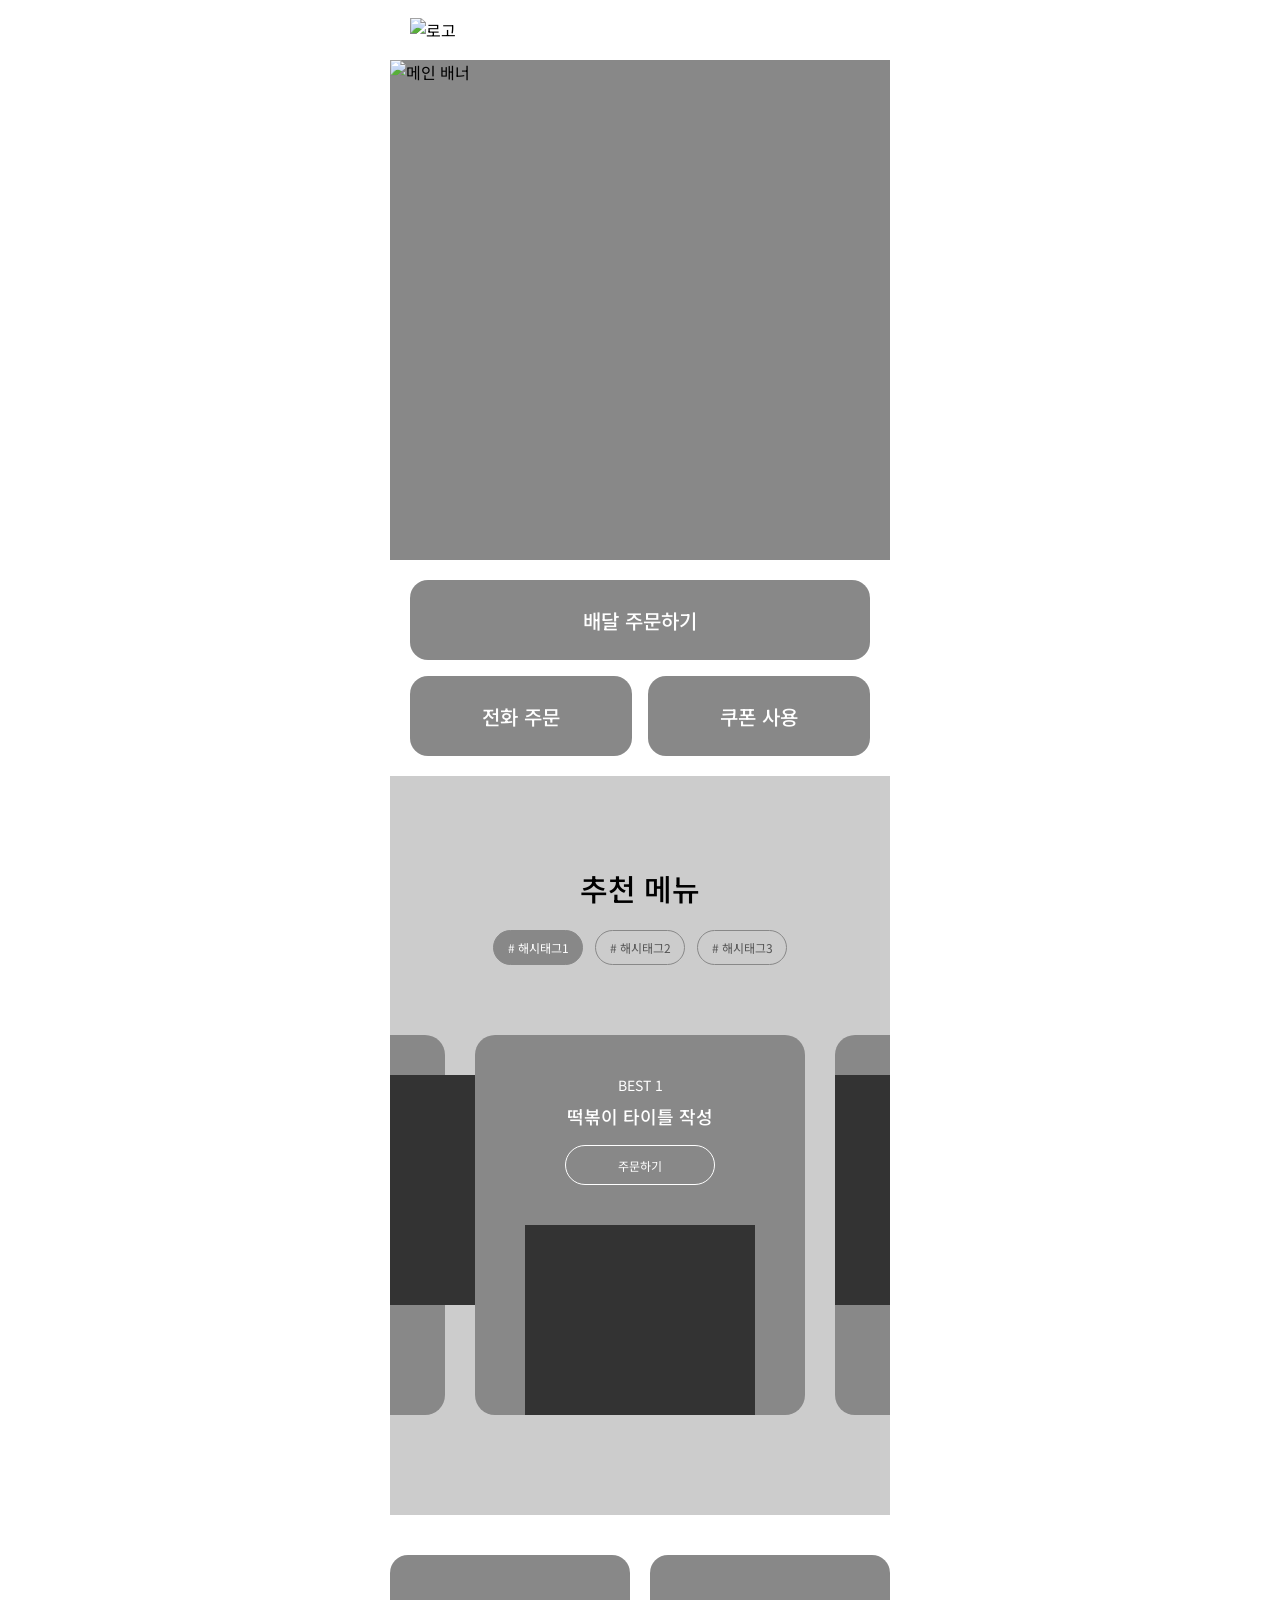
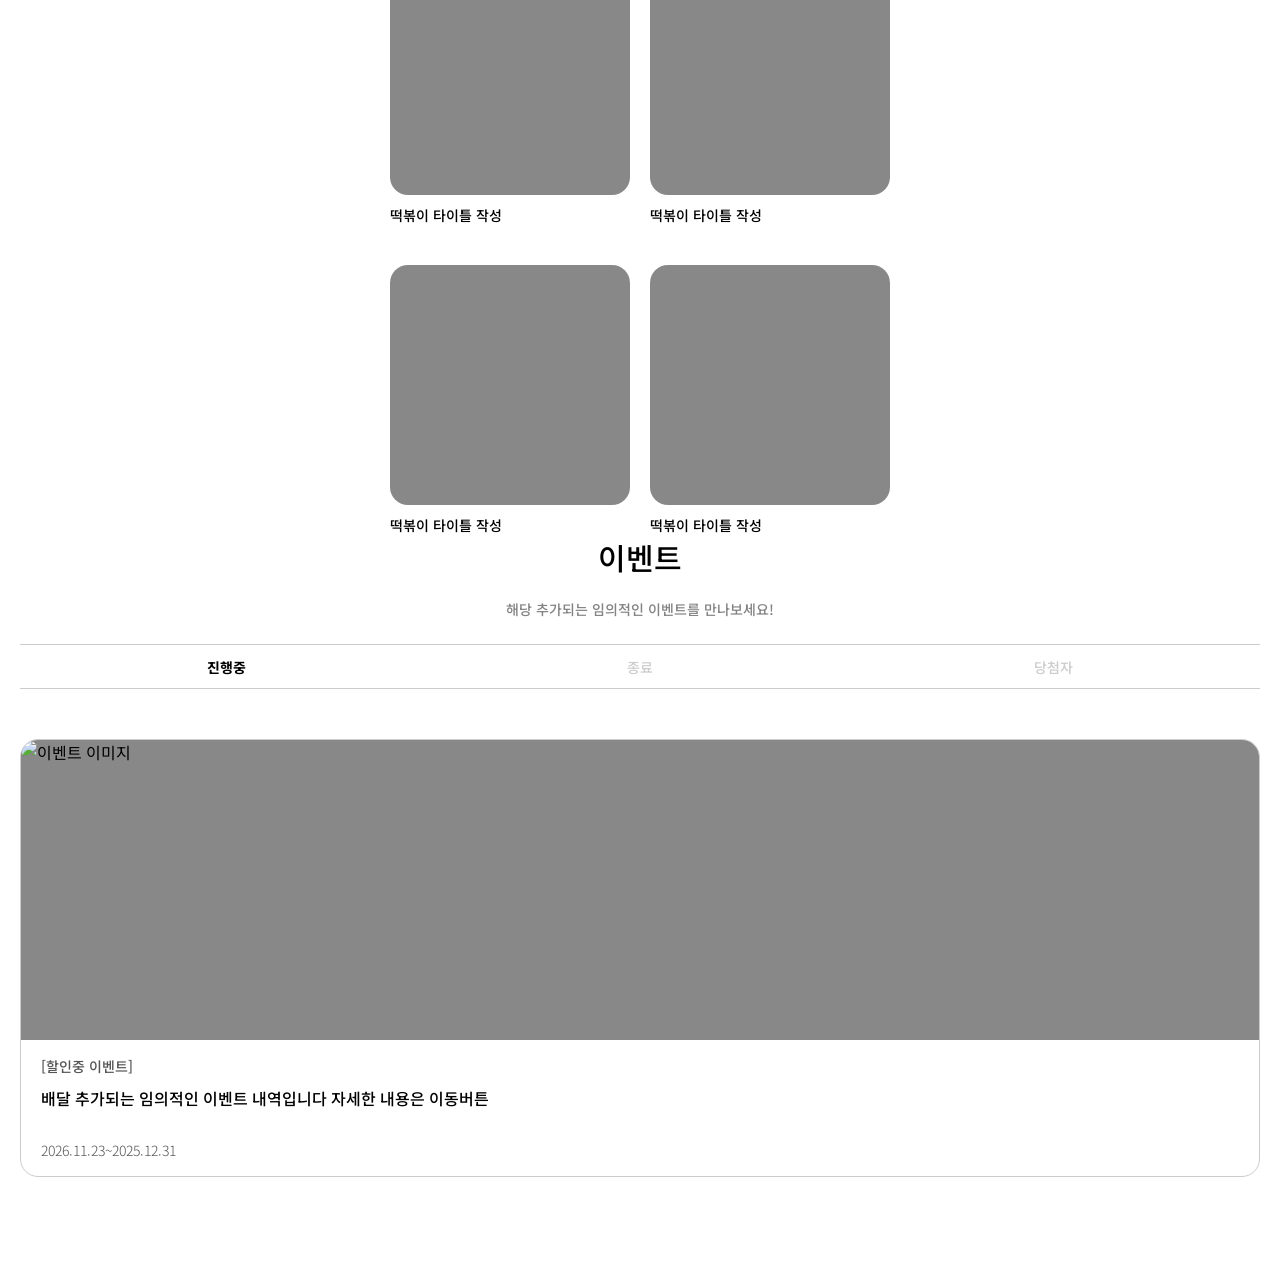
==== index.html @ c690f52b "입덕볶이11_24" ====
<!DOCTYPE html>
<html lang="ko">
<head>
    <meta charset="UTF-8">
    <meta name="viewport" content="width=device-width, initial-scale=1.0">

    <title>메인 페이지</title>

    <!-- Google Fonts -->
    <link rel="preconnect" href="https://fonts.googleapis.com">
    <link rel="preconnect" href="https://fonts.gstatic.com" crossorigin>
    <link href="https://fonts.googleapis.com/css2?family=Noto+Sans+KR:wght@300;400;500;600;700&display=swap" rel="stylesheet">

    <!-- CSS -->
    <link rel="stylesheet" href="css/style.css">

    <!-- Lucide Icons -->
    <script src="https://unpkg.com/lucide@latest"></script>
</head>

<body>

    <div class="container">

        <!-- HEADER -->
        <header class="header">
            <a href="index.html" class="logo">
                <img src="images/logo.png" alt="로고">
            </a>

            <button class="menu-btn" id="menuOpen" aria-label="메뉴 열기">
                <i data-lucide="menu"></i>
            </button>
        </header>


        <!-- SIDE MENU BACKGROUND -->
        <div class="menu-overlay" id="menuOverlay"></div>

        <!-- SIDE MENU -->
        <nav class="side-menu" id="sideMenu">

            <div class="side-menu-header">
                <span>MENU</span>

                <button class="menu-close" id="menuClose" aria-label="메뉴 닫기">
                    <i data-lucide="x"></i>
                </button>
            </div>

            <ul class="menu-list">
                <li>
                    <a href="sub/lists/list.html">리스트페이지</a>
                </li>

                <li>
                    <a href="sub/detail/detail.html">상세페이지</a>
                </li>

                <li>
                    <a href="sub/payment/payment.html">결제페이지</a>
                </li>

                <li>
                    <a href="sub/payment_finish/payment_finish.html">결제</a>
                </li>
            </ul>

        </nav>


        <!-- HERO -->
        <section class="hero">
            <img src="images/hero.jpg" alt="메인 배너">
        </section>


        <!-- SECTION 1 : ORDER -->
        <section class="section-1">

            <a href="sub/lists/list.html" class="order-btn delivery-btn">
                배달 주문하기
            </a>

            <div class="order-btn-group">
                <a href="#" class="order-btn">
                    전화 주문
                </a>

                <a href="#" class="order-btn">
                    쿠폰 사용
                </a>
            </div>

        </section>


        <!-- SECTION 2 : RECOMMEND MENU -->
        <section class="section-2">

            <div class="section-inner">

                <h2 class="section-title">추천 메뉴</h2>

                <div class="hashtag-group">
                    <button class="hashtag active"># 해시태그1</button>
                    <button class="hashtag"># 해시태그2</button>
                    <button class="hashtag"># 해시태그3</button>
                </div>

                <div class="recommend-list">

                    <a href="#" class="recommend-card side-card">
                        <div class="recommend-image"></div>
                    </a>

                    <a href="#" class="recommend-card main-card">

                        <div class="recommend-info">
                            <p class="recommend-best">BEST 1</p>
                            <h3>떡볶이 타이틀 작성</h3>
                            <span class="detail-btn">주문하기</span>
                        </div>

                        <div class="recommend-image"></div>

                    </a>

                    <a href="#" class="recommend-card side-card">
                        <div class="recommend-image"></div>
                    </a>

                </div>

            </div>

        </section>


        <!-- SECTION 3 : MENU -->
                <!-- 메뉴 배경 -->
                <div class="menu-overlay" id="menuOverlay"></div>

                <!-- 사이드 메뉴 -->
                <nav class="side-menu" id="sideMenu">
                
                    <div class="side-menu-header">
                        <span>MENU</span>
                    
                        <button class="menu-close" id="menuClose" aria-label="메뉴 닫기">
                            <i data-lucide="x"></i>
                        </button>
                    </div>
                
                    <ul class="side-menu-list">
                        <li><a href="sub/lists/list.html">리스트페이지</a></li>
                        <li><a href="sub/detail/detail.html">상세페이지</a></li>
                        <li><a href="sub/payment/payment.html">결제페이지</a></li>
                        <li><a href="sub/payment_finish/payment_finish.html">결제</a></li>
                    </ul>
                
                </nav>

                <div class="menu-list">

                    <a href="#" class="menu-item">
                        <div class="menu-image"></div>
                        <h3>떡볶이 타이틀 작성</h3>
                    </a>

                    <a href="#" class="menu-item">
                        <div class="menu-image"></div>
                        <h3>떡볶이 타이틀 작성</h3>
                    </a>

                    <a href="#" class="menu-item">
                        <div class="menu-image"></div>
                        <h3>떡볶이 타이틀 작성</h3>
                    </a>

                    <a href="#" class="menu-item">
                        <div class="menu-image"></div>
                        <h3>떡볶이 타이틀 작성</h3>
                    </a>

                </div>

            </div>

        </section>


        <!-- SECTION 4 : EVENT -->
        <section class="section-4">

            <div class="section-inner">

                <h2 class="section-title">이벤트</h2>

                <p class="event-description">
                    해당 추가되는 임의적인 이벤트를 만나보세요!
                </p>

                <div class="event-tab">
                    <button class="event-tab-item active">진행중</button>
                    <button class="event-tab-item">종료</button>
                    <button class="event-tab-item">당첨자</button>
                </div>

                <a href="#" class="event-card">

                    <div class="event-image">
                        <img src="images/event.jpg" alt="이벤트 이미지">
                    </div>

                    <div class="event-info">

                        <p class="event-subtitle">
                            [할인중 이벤트]
                        </p>

                        <h3 class="event-title">
                            배달 추가되는 임의적인 이벤트 내역입니다
                            자세한 내용은 이동버튼
                        </h3>

                        <p class="event-date">
                            2026.11.23~2025.12.31
                        </p>

                    </div>

                </a>

            </div>

        </section>

    </div>


    <!-- JAVASCRIPT -->
    <script>

        
        const menuOpen = document.getElementById('menuOpen');
        const menuClose = document.getElementById('menuClose');
        const sideMenu = document.getElementById('sideMenu');
        const menuOverlay = document.getElementById('menuOverlay');
            
        // 메뉴 열기
        menuOpen.addEventListener('click', function() {
            sideMenu.classList.add('active');
            menuOverlay.classList.add('active');
            document.body.classList.add('menu-open');
        });
        
        // 메뉴 닫기
        function closeMenu() {
            sideMenu.classList.remove('active');
            menuOverlay.classList.remove('active');
            document.body.classList.remove('menu-open');
        }
        
        // X 버튼 클릭
        menuClose.addEventListener('click', closeMenu);
        
        // 바깥 배경 클릭
        menuOverlay.addEventListener('click', closeMenu);
        
        // 아이콘 실행
        lucide.createIcons();


    </script>

</body>
</html>
---- css/style.css ----
/* =========================
   기본 설정
========================= */

* {
    margin: 0;
    padding: 0;
    box-sizing: border-box;
}

body {
    font-family: 'Noto Sans KR', sans-serif;
    color: #000000;
}

a {
    text-decoration: none;
    color: inherit;
}

button {
    font-family: inherit;
    cursor: pointer;
    background: none;
}

body.menu-open {
    overflow: hidden;
}


/* =========================
   전체 컨테이너
========================= */

.container {
    width: 100%;
    max-width: 500px;
    margin: 0 auto;
}


/* =========================
   HEADER
========================= */

.header {
    width: 100%;
    height: 60px;
    padding: 0 20px;

    display: flex;
    align-items: center;
    justify-content: space-between;
}

.logo img {
    display: block;
    max-height: 40px;
    width: auto;
}

.menu-btn {
    display: flex;
    align-items: center;
    justify-content: center;
    border: none;
}

.menu-btn i {
    width: 24px;
    height: 24px;
}



/* =========================
   SIDE MENU
========================= */

/* 메뉴 배경 */
.menu-overlay {
    position: fixed;
    inset: 0;
    background-color: rgba(0, 0, 0, 0.5);

    opacity: 0;
    visibility: hidden;
    pointer-events: none;

    transition: opacity 0.3s ease, visibility 0.3s ease;
    z-index: 1000;
}

.menu-overlay.active {
    opacity: 1;
    visibility: visible;
    pointer-events: auto;
}

/* 사이드 메뉴 */
.side-menu {
    position: fixed;
    top: 0;
    right: max(0px, calc((100vw - 500px) / 2));

    width: min(66.666vw, 333px);
    height: 100vh;
    height: 100dvh;

    padding: 30px 24px;
    background-color: #ffffff;

    transform: translateX(100%);
    visibility: hidden;
    pointer-events: none;

    transition: transform 0.3s ease, visibility 0.3s ease;

    z-index: 1001;
    overflow-y: auto;
}

/* 메뉴 열림 */
.side-menu.active {
    transform: translateX(0);
    visibility: visible;
    pointer-events: auto;
}

/* 메뉴 상단 */
.side-menu-header {
    display: flex;
    align-items: center;
    justify-content: space-between;

    padding-bottom: 25px;
    border-bottom: 1px solid #dddddd;

    font-size: 20px;
    font-weight: 600;
}

/* 닫기 버튼 */
.menu-close {
    display: flex;
    align-items: center;
    justify-content: center;
    border: none;
}

.menu-close i {
    width: 24px;
    height: 24px;
}

/* 메뉴 리스트 */
.side-menu-list {
    list-style: none;
    margin-top: 20px;
}

.side-menu-list li {
    border-bottom: 1px solid #eeeeee;
}

.side-menu-list li a {
    display: block;
    padding: 22px 0;

    font-size: 18px;
    font-weight: 500;
    color: #000000;
}


/* =========================
   HERO
========================= */

.hero {
    width: 100%;
    height: 500px;
    background-color: #888888;
    overflow: hidden;
}

.hero img {
    width: 100%;
    height: 100%;
    object-fit: cover;
    display: block;
}


/* =========================
   SECTION 공통
========================= */

.section-inner {
    width: 100%;
    padding: 0 20px;
}

.section-title {
    font-size: 30px;
    font-weight: 500;
    color: #000000;
    text-align: center;
}


/* =========================
   SECTION 1 : ORDER
========================= */

.section-1 {
    padding: 20px;
    display: flex;
    flex-direction: column;
    gap: 16px;
}

.order-btn-group {
    display: flex;
    gap: 16px;
}

.order-btn {
    width: 100%;
    height: 80px;

    display: flex;
    align-items: center;
    justify-content: center;

    background-color: #888888;
    border-radius: 18px;

    color: #ffffff;
    font-size: 20px;
    font-weight: 500;
}

.delivery-btn {
    width: 100%;
}


/* =========================
   SECTION 2 : RECOMMEND MENU
========================= */

.section-2 {
    background-color: #cccccc;
    padding: 90px 0 100px;
    overflow: hidden;
}

.section-2 .section-title {
    margin-bottom: 20px;
}


/* 해시태그 */

.hashtag-group {
    display: flex;
    align-items: center;
    justify-content: center;
    gap: 12px;
}

.hashtag {
    min-width: 90px;
    height: 35px;
    padding: 0 12px;

    border: 1px solid #888888;
    border-radius: 30px;

    font-size: 12px;
    font-weight: 400;
    color: #555555;
}

.hashtag.active {
    background-color: #888888;
    border-color: #888888;
    color: #ffffff;
}


/* 추천 메뉴 리스트 */

.recommend-list {
    width: 100%;
    margin-top: 70px;

    display: flex;
    justify-content: center;
    align-items: center;
    gap: 30px;
}

.recommend-card {
    flex-shrink: 0;
    height: 380px;
    border-radius: 20px;
    background-color: #888888;
}

.side-card {
    width: 140px;
}

.main-card {
    width: 330px;
    padding: 40px 20px 0;

    display: flex;
    flex-direction: column;
    align-items: center;
    position: relative;
}

.recommend-info {
    text-align: center;
    color: #ffffff;
}

.recommend-best {
    font-size: 14px;
    font-weight: 400;
    margin-bottom: 8px;
}

.recommend-info h3 {
    font-size: 18px;
    font-weight: 500;
    margin-bottom: 16px;
}

.detail-btn {
    width: 150px;
    height: 40px;

    display: flex;
    align-items: center;
    justify-content: center;

    border: 1px solid #ffffff;
    border-radius: 30px;

    font-size: 12px;
    font-weight: 400;
}

.recommend-image {
    width: 230px;
    height: 230px;
    background-color: #333333;
    margin-top: 40px;
}


/* =========================
   SECTION 3 : MENU
========================= */

.section-3 {
    padding: 50px 0 60px;
}

.section-3 .section-title {
    margin-bottom: 20px;
}

.menu-list {
    margin-top: 40px;

    display: grid;
    grid-template-columns: repeat(2, 1fr);
    gap: 40px 20px;
}

.menu-item {
    width: 100%;
}

.menu-image {
    width: 100%;
    aspect-ratio: 1 / 1;

    background-color: #888888;
    border-radius: 18px;
}

.menu-item h3 {
    margin-top: 10px;

    font-size: 14px;
    font-weight: 500;
    color: #000000;
}


/* =========================
   SECTION 4 : EVENT
========================= */

.section-4 {
    padding: 0 0 100px;
}

.section-4 .section-title {
    margin-bottom: 20px;
}


/* 이벤트 설명 */

.event-description {
    text-align: center;
    font-size: 14px;
    font-weight: 500;
    color: #838383;
    margin-bottom: 25px;
}


/* 이벤트 탭 */

.event-tab {
    width: 100%;
    height: 45px;

    display: flex;
    align-items: center;
    justify-content: space-between;

    border-top: 1px solid #cccccc;
    border-bottom: 1px solid #cccccc;
}

.event-tab-item {
    width: 33.333%;
    height: 100%;

    border: none;

    font-size: 14px;
    font-weight: 500;
    color: #cccccc;
}

.event-tab-item.active {
    color: #000000;
    font-weight: 700;
}


/* 이벤트 카드 */

.event-card {
    display: block;
    width: 100%;

    margin-top: 50px;

    border: 1px solid #cccccc;
    border-radius: 18px;
    overflow: hidden;
}


/* 이벤트 이미지 */

.event-image {
    width: 100%;
    height: 300px;
    background-color: #888888;
}

.event-image img {
    width: 100%;
    height: 100%;
    display: block;
    object-fit: cover;
}


/* 이벤트 정보 */

.event-info {
    padding: 16px 20px;
}

.event-subtitle {
    font-size: 14px;
    font-weight: 500;
    color: #555555;
    margin-bottom: 10px;
}

.event-title {
    font-size: 16px;
    font-weight: 500;
    color: #000000;
    margin-bottom: 30px;
}

.event-date {
    font-size: 14px;
    font-weight: 300;
    color: #555555;
}
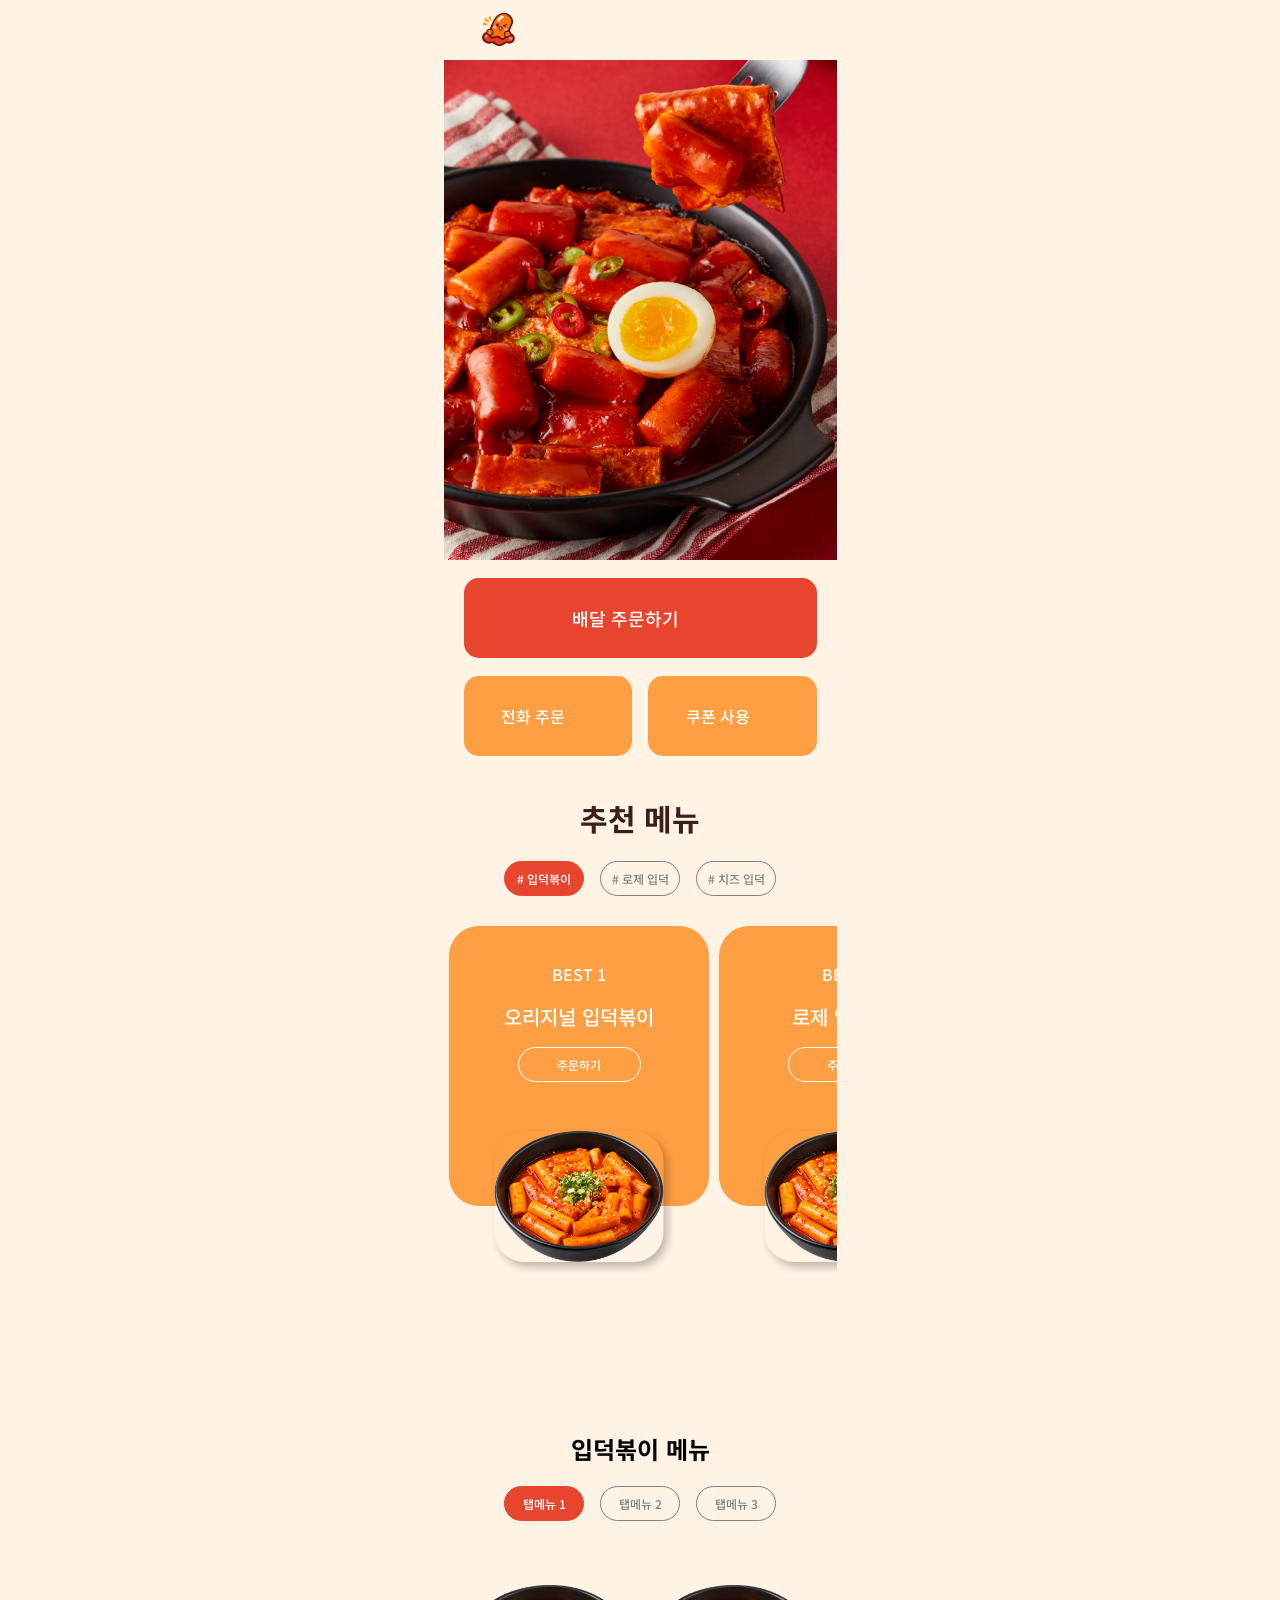
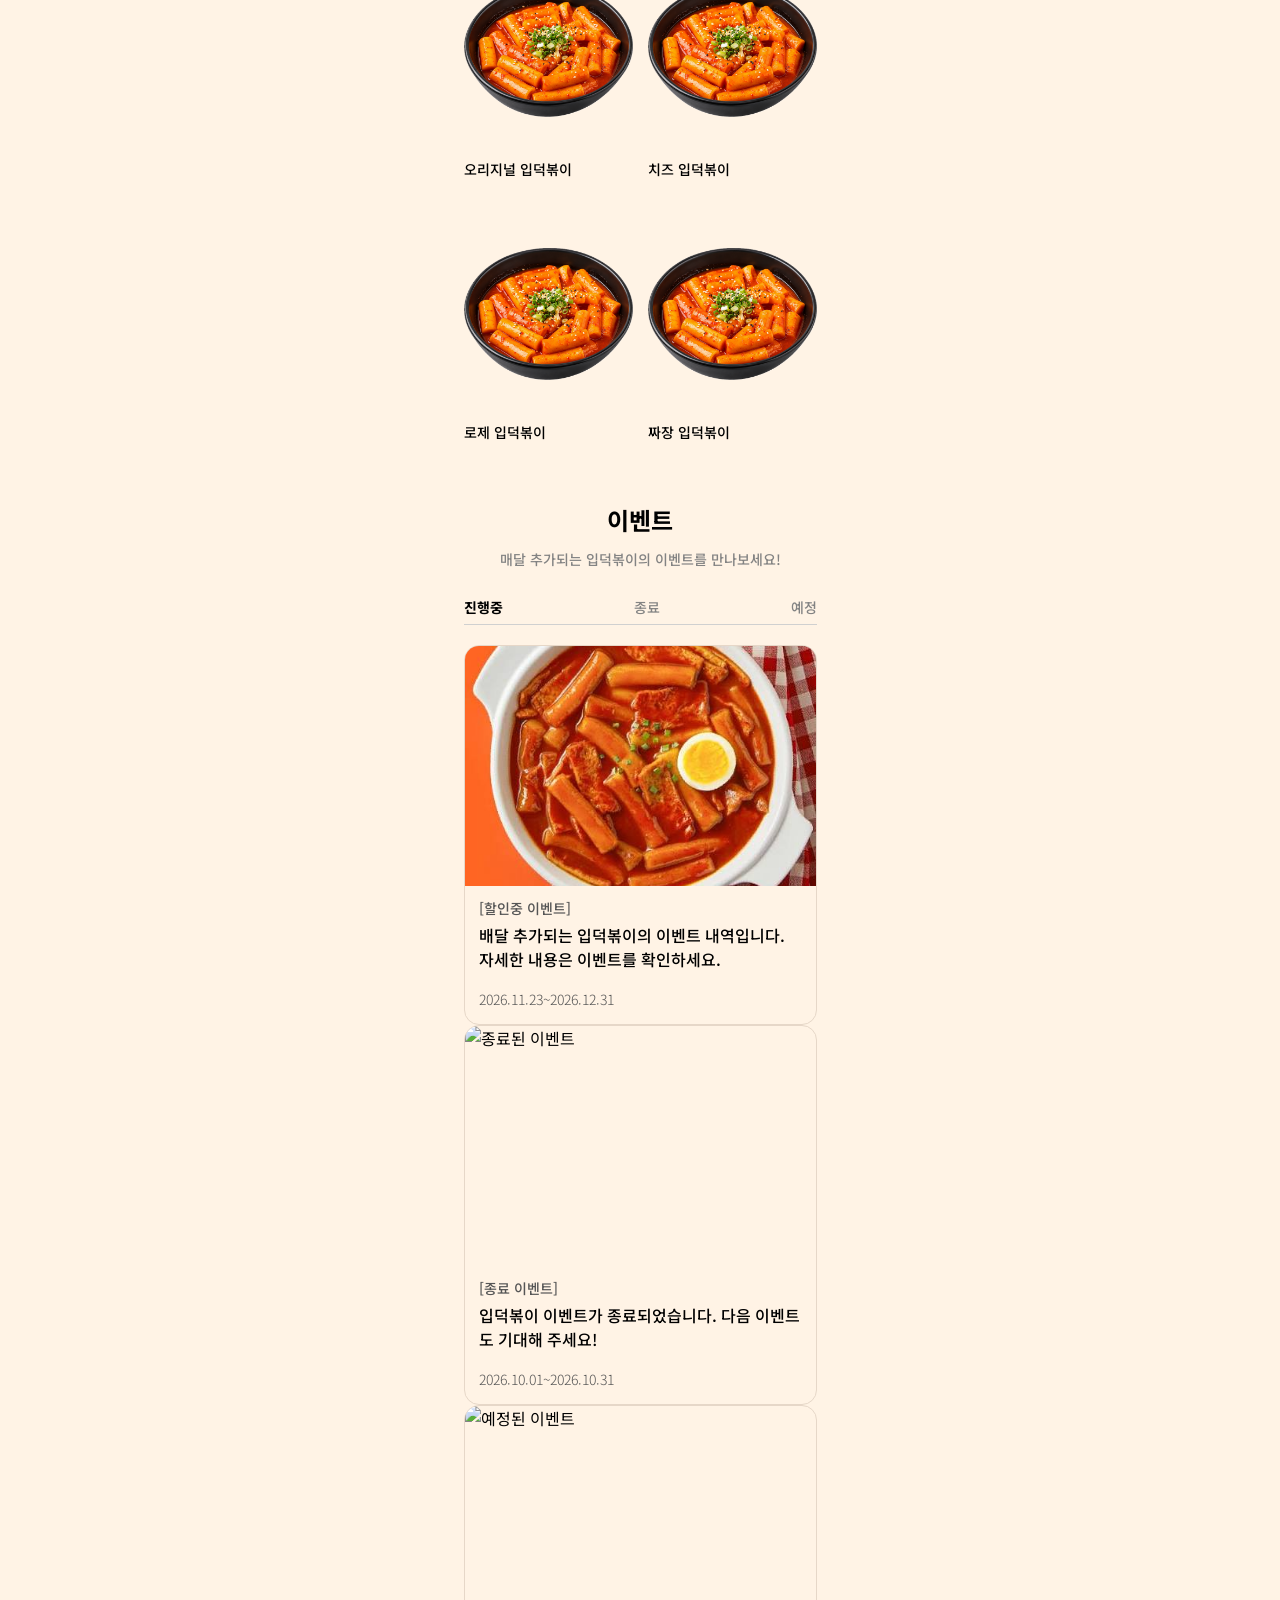
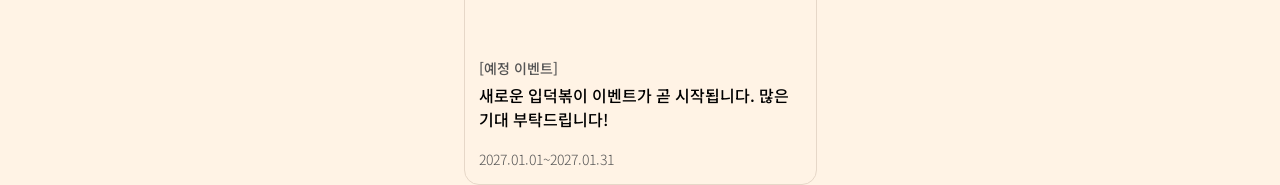
==== commit e6f1015c: "입덕볶이_11_25" ====
--- a/index.html
+++ b/index.html
@@ -1,31 +1,35 @@
+
+
 <!DOCTYPE html>
 <html lang="ko">
 <head>
     <meta charset="UTF-8">
     <meta name="viewport" content="width=device-width, initial-scale=1.0">
-
-    <title>메인 페이지</title>
-
-    <!-- Google Fonts -->
+    <title>입덕볶이</title>
+
+    <!-- Noto Sans KR -->
     <link rel="preconnect" href="https://fonts.googleapis.com">
     <link rel="preconnect" href="https://fonts.gstatic.com" crossorigin>
     <link href="https://fonts.googleapis.com/css2?family=Noto+Sans+KR:wght@300;400;500;600;700&display=swap" rel="stylesheet">
 
+    <!-- Lucide Icons -->
+    <script src="https://unpkg.com/lucide@latest"></script>
+
     <!-- CSS -->
     <link rel="stylesheet" href="css/style.css">
-
-    <!-- Lucide Icons -->
-    <script src="https://unpkg.com/lucide@latest"></script>
 </head>
 
 <body>
 
-    <div class="container">
-
-        <!-- HEADER -->
+    <div class="main-container">
+
+        <!-- =========================
+             HEADER
+        ========================== -->
+
         <header class="header">
             <a href="index.html" class="logo">
-                <img src="images/logo.png" alt="로고">
+                <img src="img/logo.png" alt="입덕볶이 로고">
             </a>
 
             <button class="menu-btn" id="menuOpen" aria-label="메뉴 열기">
@@ -34,243 +38,964 @@
         </header>
 
 
-        <!-- SIDE MENU BACKGROUND -->
-        <div class="menu-overlay" id="menuOverlay"></div>
-
-        <!-- SIDE MENU -->
-        <nav class="side-menu" id="sideMenu">
-
-            <div class="side-menu-header">
-                <span>MENU</span>
-
-                <button class="menu-close" id="menuClose" aria-label="메뉴 닫기">
+        <!-- =========================
+             전체 메뉴
+        ========================== -->
+
+        <div class="menu-overlay" id="menuOverlay">
+
+            <div class="menu-header">
+                <button class="close-btn" id="menuClose" aria-label="메뉴 닫기">
                     <i data-lucide="x"></i>
                 </button>
             </div>
 
-            <ul class="menu-list">
-                <li>
-                    <a href="sub/lists/list.html">리스트페이지</a>
-                </li>
-
-                <li>
-                    <a href="sub/detail/detail.html">상세페이지</a>
-                </li>
-
-                <li>
-                    <a href="sub/payment/payment.html">결제페이지</a>
-                </li>
-
-                <li>
-                    <a href="sub/payment_finish/payment_finish.html">결제</a>
-                </li>
-            </ul>
-
-        </nav>
-
-
-        <!-- HERO -->
-        <section class="hero">
-            <img src="images/hero.jpg" alt="메인 배너">
-        </section>
-
-
-        <!-- SECTION 1 : ORDER -->
-        <section class="section-1">
-
-            <a href="sub/lists/list.html" class="order-btn delivery-btn">
-                배달 주문하기
-            </a>
-
-            <div class="order-btn-group">
-                <a href="#" class="order-btn">
-                    전화 주문
+            <nav class="menu-list">
+                <a href="sub/lists/list.html">떡볶이 메뉴</a>
+                <a href="menu_main/introduce/introduce.html">소개</a>
+                <a href="menu_main/community/community.html">커뮤니티</a>
+                <a href="menu_main/login/login.html">로그인</a>
+            </nav>
+
+        </div>
+
+
+        <main>
+
+            <!-- =========================
+                 HERO SECTION
+            ========================== -->
+
+            <section class="hero">
+                <!-- 배경 이미지는 CSS에서 설정 -->
+            </section>
+
+
+            <!-- =========================
+                 SECTION 1
+                 주문 버튼
+            ========================== -->
+
+            <section class="section1">
+
+                <a href="sub/lists/list.html" class="order-btn delivery-btn">
+                    <span>배달 주문하기</span>
+                    <i data-lucide="shopping-cart"></i>
                 </a>
 
-                <a href="#" class="order-btn">
-                    쿠폰 사용
-                </a>
-            </div>
-
-        </section>
-
-
-        <!-- SECTION 2 : RECOMMEND MENU -->
-        <section class="section-2">
-
-            <div class="section-inner">
-
-                <h2 class="section-title">추천 메뉴</h2>
-
-                <div class="hashtag-group">
-                    <button class="hashtag active"># 해시태그1</button>
-                    <button class="hashtag"># 해시태그2</button>
-                    <button class="hashtag"># 해시태그3</button>
+                <div class="sub-order-buttons">
+
+                    <a href="tel:00000000000" class="order-btn phone-btn">
+                        <span>전화 주문</span>
+                        <i data-lucide="phone"></i>
+                    </a>
+
+                    <a href="#" class="order-btn coupon-btn">
+                        <span>쿠폰 사용</span>
+                        <i data-lucide="ticket-percent"></i>
+                    </a>
+
                 </div>
 
-                <div class="recommend-list">
-
-                    <a href="#" class="recommend-card side-card">
-                        <div class="recommend-image"></div>
-                    </a>
-
-                    <a href="#" class="recommend-card main-card">
-
-                        <div class="recommend-info">
-                            <p class="recommend-best">BEST 1</p>
-                            <h3>떡볶이 타이틀 작성</h3>
-                            <span class="detail-btn">주문하기</span>
-                        </div>
-
-                        <div class="recommend-image"></div>
-
-                    </a>
-
-                    <a href="#" class="recommend-card side-card">
-                        <div class="recommend-image"></div>
-                    </a>
-
+            </section>
+
+
+           
+            
+            <!-- =========================
+                 SECTION 2 : 추천 메뉴
+            ========================== -->
+
+            <section class="recommend-section" id="recommendSection">
+            
+                <h2 class="recommend-title">추천 메뉴</h2>
+            
+                <!-- 추천 메뉴 탭 -->
+                <div class="recommend-tabs">
+                
+                    <button class="recommend-tab active" data-index="0">
+                        # 입덕볶이
+                    </button>
+                
+                    <button class="recommend-tab" data-index="1">
+                        # 로제 입덕
+                    </button>
+                
+                    <button class="recommend-tab" data-index="2">
+                        # 치즈 입덕
+                    </button>
+                
                 </div>
-
-            </div>
-
-        </section>
-
-
-        <!-- SECTION 3 : MENU -->
-                <!-- 메뉴 배경 -->
-                <div class="menu-overlay" id="menuOverlay"></div>
-
-                <!-- 사이드 메뉴 -->
-                <nav class="side-menu" id="sideMenu">
+            
+            
+                <!-- 슬라이드 영역 -->
+                <div class="recommend-slider" id="recommendSlider">
                 
-                    <div class="side-menu-header">
-                        <span>MENU</span>
+                    <div class="recommend-track" id="recommendTrack">
                     
-                        <button class="menu-close" id="menuClose" aria-label="메뉴 닫기">
-                            <i data-lucide="x"></i>
-                        </button>
+                        <!-- 오리지널 -->
+                        <article class="recommend-card" data-index="0">
+                        
+                            <div class="recommend-info">
+                            
+                                <span class="recommend-best">BEST 1</span>
+                            
+                                <h3>오리지널 입덕볶이</h3>
+                            
+                                <a href="../sub/lists/list.html" class="recommend-order">
+                                    주문하기
+                                </a>
+                            
+                            </div>
+                        
+                            <div class="recommend-image">
+                                <img src="img/original.png" alt="오리지널 입덕볶이">
+                              
+                            </div>
+                        
+                        </article>
+                    
+                    
+                        <!-- 로제 -->
+                        <article class="recommend-card" data-index="1">
+                        
+                            <div class="recommend-info">
+                            
+                                <span class="recommend-best">BEST 2</span>
+                            
+                                <h3>로제 입덕볶이</h3>
+                            
+                                <a href="../sub/lists/list.html" class="recommend-order">
+                                    주문하기
+                                </a>
+                            
+                            </div>
+                        
+                            <div class="recommend-image">
+                                <img src="img/original.png" alt="로제 입덕볶이">
+                            </div>
+                        
+                        </article>
+                    
+                    
+                        <!-- 치즈 -->
+                        <article class="recommend-card" data-index="2">
+                        
+                            <div class="recommend-info">
+                            
+                                <span class="recommend-best">BEST 3</span>
+                            
+                                <h3>치즈 입덕볶이</h3>
+                            
+                                <a href="../sub/lists/list.html" class="recommend-order">
+                                    주문하기
+                                </a>
+                            
+                            </div>
+                        
+                            <div class="recommend-image">
+                                <img src="img/original.png" alt="치즈 입덕볶이">
+                            </div>
+                        
+                        </article>
+                    
                     </div>
                 
-                    <ul class="side-menu-list">
-                        <li><a href="sub/lists/list.html">리스트페이지</a></li>
-                        <li><a href="sub/detail/detail.html">상세페이지</a></li>
-                        <li><a href="sub/payment/payment.html">결제페이지</a></li>
-                        <li><a href="sub/payment_finish/payment_finish.html">결제</a></li>
-                    </ul>
-                
-                </nav>
-
-                <div class="menu-list">
-
-                    <a href="#" class="menu-item">
-                        <div class="menu-image"></div>
-                        <h3>떡볶이 타이틀 작성</h3>
-                    </a>
-
-                    <a href="#" class="menu-item">
-                        <div class="menu-image"></div>
-                        <h3>떡볶이 타이틀 작성</h3>
-                    </a>
-
-                    <a href="#" class="menu-item">
-                        <div class="menu-image"></div>
-                        <h3>떡볶이 타이틀 작성</h3>
-                    </a>
-
-                    <a href="#" class="menu-item">
-                        <div class="menu-image"></div>
-                        <h3>떡볶이 타이틀 작성</h3>
-                    </a>
-
                 </div>
-
-            </div>
-
-        </section>
-
-
-        <!-- SECTION 4 : EVENT -->
-        <section class="section-4">
-
-            <div class="section-inner">
+            
+            </section>
+
+            <!-- =========================
+                 SECTION 3
+                 입덕볶이 메뉴
+            ========================== -->
+
+            <section class="section3">
+
+                <h2 class="section-title">입덕볶이 메뉴</h2>
+
+                <!-- 메뉴 탭 -->
+
+                <div class="menu-tabs">
+
+                    <button class="tab-btn active" data-index="0">탭메뉴 1</button>
+                    <button class="tab-btn" data-index="1">탭메뉴 2</button>
+                    <button class="tab-btn" data-index="2">탭메뉴 3</button>
+
+                </div>
+
+
+
+                <!-- 메뉴 슬라이드 -->
+
+                <div class="menu-slider" id="menuSlider">
+
+                    <div class="menu-track">
+
+                        <!-- 메뉴 페이지 1 -->
+
+                        <div class="menu-page">
+
+                            <article class="menu-item">
+                                <div class="menu-image-box">
+                                    <img src="img/original.png" alt="오리지널 입덕볶이">
+                                </div>
+                                <p>오리지널 입덕볶이</p>
+                            </article>
+
+                            <article class="menu-item">
+                                <div class="menu-image-box">
+                                    <img src="img/original.png" alt="치즈 입덕볶이">
+                                </div>
+                                <p>치즈 입덕볶이</p>
+                            </article>
+
+                            <article class="menu-item">
+                                <div class="menu-image-box">
+                                    <img src="img/original.png" alt="로제 입덕볶이">
+                                </div>
+                                <p>로제 입덕볶이</p>
+                            </article>
+
+                            <article class="menu-item">
+                                <div class="menu-image-box">
+                                    <img src="img/original.png" alt="짜장 입덕볶이">
+                                </div>
+                                <p>짜장 입덕볶이</p>
+                            </article>
+
+                        </div>
+
+
+                        <!-- 메뉴 페이지 2 -->
+
+                        <div class="menu-page">
+
+                            <article class="menu-item">
+                                <div class="menu-image-box">
+                                    <img src="img/original.png" alt="메뉴 이미지">
+                                </div>
+                                <p>메뉴 이름 5</p>
+                            </article>
+
+                            <article class="menu-item">
+                                <div class="menu-image-box">
+                                    <img src="img/original.png" alt="메뉴 이미지">
+                                </div>
+                                <p>메뉴 이름 6</p>
+                            </article>
+
+                            <article class="menu-item">
+                                <div class="menu-image-box">
+                                    <img src="img/original.png" alt="메뉴 이미지">
+                                </div>
+                                <p>메뉴 이름 7</p>
+                            </article>
+
+                            <article class="menu-item">
+                                <div class="menu-image-box">
+                                    <img src="img/original.png" alt="메뉴 이미지">
+                                </div>
+                                <p>메뉴 이름 8</p>
+                            </article>
+
+                        </div>
+
+
+                        <!-- 메뉴 페이지 3 -->
+
+                        <div class="menu-page">
+
+                            <article class="menu-item">
+                                <div class="menu-image-box">
+                                    <img src="img/original.png" alt="메뉴 이미지">
+                                </div>
+                                <p>메뉴 이름 9</p>
+                            </article>
+
+                            <article class="menu-item">
+                                <div class="menu-image-box">
+                                    <img src="img/original.png" alt="메뉴 이미지">
+                                </div>
+                                <p>메뉴 이름 10</p>
+                            </article>
+
+                            <article class="menu-item">
+                                <div class="menu-image-box">
+                                    <img src="img/original.png" alt="메뉴 이미지">
+                                </div>
+                                <p>메뉴 이름 11</p>
+                            </article>
+
+                            <article class="menu-item">
+                                <div class="menu-image-box">
+                                    <img src="img/original.png" alt="메뉴 이미지">
+                                </div>
+                                <p>메뉴 이름 12</p>
+                            </article>
+
+                        </div>
+
+                    </div>
+
+                </div>
+
+            </section>
+
+
+            <!-- =========================
+                 SECTION 4
+                 이벤트
+            ========================== -->
+
+            <section class="section4">
 
                 <h2 class="section-title">이벤트</h2>
 
                 <p class="event-description">
-                    해당 추가되는 임의적인 이벤트를 만나보세요!
+                    매달 추가되는 입덕볶이의 이벤트를 만나보세요!
                 </p>
 
-                <div class="event-tab">
-                    <button class="event-tab-item active">진행중</button>
-                    <button class="event-tab-item">종료</button>
-                    <button class="event-tab-item">당첨자</button>
+
+                <!-- 이벤트 탭 -->
+
+                <div class="event-tabs">
+
+                    <button class="event-tab active" data-event="ongoing">
+                        진행중
+                    </button>
+
+                    <button class="event-tab" data-event="ended">
+                        종료
+                    </button>
+
+                    <button class="event-tab" data-event="upcoming">
+                        예정
+                    </button>
+
                 </div>
 
-                <a href="#" class="event-card">
-
-                    <div class="event-image">
-                        <img src="images/event.jpg" alt="이벤트 이미지">
-                    </div>
-
-                    <div class="event-info">
-
-                        <p class="event-subtitle">
-                            [할인중 이벤트]
-                        </p>
-
-                        <h3 class="event-title">
-                            배달 추가되는 임의적인 이벤트 내역입니다
-                            자세한 내용은 이동버튼
-                        </h3>
-
-                        <p class="event-date">
-                            2026.11.23~2025.12.31
-                        </p>
-
-                    </div>
-
-                </a>
-
-            </div>
-
-        </section>
+
+                <!-- 이벤트 콘텐츠 -->
+
+                <div class="event-list">
+
+                    <!-- 진행중 이벤트 -->
+
+                    <article class="event-card" data-category="ongoing">
+
+                        <img
+                            src="img/ttokbokki_best_menu.jpg"
+                            alt="입덕볶이 할인 이벤트"
+                            class="event-image"
+                        >
+
+                        <div class="event-content">
+
+                            <p class="event-subtitle">
+                                [할인중 이벤트]
+                            </p>
+
+                            <h3 class="event-title">
+                                배달 추가되는 입덕볶이의 이벤트 내역입니다.
+                                자세한 내용은 이벤트를 확인하세요.
+                            </h3>
+
+                            <p class="event-date">
+                                2026.11.23~2026.12.31
+                            </p>
+
+                        </div>
+
+                    </article>
+
+
+                    <!-- 종료 이벤트 -->
+
+                    <article class="event-card" data-category="ended">
+
+                        <img
+                            src="./images/event-ended.jpg"
+                            alt="종료된 이벤트"
+                            class="event-image"
+                        >
+
+                        <div class="event-content">
+
+                            <p class="event-subtitle">
+                                [종료 이벤트]
+                            </p>
+
+                            <h3 class="event-title">
+                                입덕볶이 이벤트가 종료되었습니다.
+                                다음 이벤트도 기대해 주세요!
+                            </h3>
+
+                            <p class="event-date">
+                                2026.10.01~2026.10.31
+                            </p>
+
+                        </div>
+
+                    </article>
+
+
+                    <!-- 예정 이벤트 -->
+
+                    <article class="event-card" data-category="upcoming">
+
+                        <img
+                            src="./images/event-upcoming.jpg"
+                            alt="예정된 이벤트"
+                            class="event-image"
+                        >
+
+                        <div class="event-content">
+
+                            <p class="event-subtitle">
+                                [예정 이벤트]
+                            </p>
+
+                            <h3 class="event-title">
+                                새로운 입덕볶이 이벤트가 곧 시작됩니다.
+                                많은 기대 부탁드립니다!
+                            </h3>
+
+                            <p class="event-date">
+                                2027.01.01~2027.01.31
+                            </p>
+
+                        </div>
+
+                    </article>
+
+                </div>
+
+            </section>
+
+        </main>
 
     </div>
 
 
-    <!-- JAVASCRIPT -->
+    <!-- =========================
+         JAVASCRIPT
+    ========================== -->
+
     <script>
 
-        
+        // Lucide 아이콘
+        lucide.createIcons();
+
+
+        /* =========================
+           전체 메뉴 열기 / 닫기
+        ========================== */
+
         const menuOpen = document.getElementById('menuOpen');
         const menuClose = document.getElementById('menuClose');
-        const sideMenu = document.getElementById('sideMenu');
         const menuOverlay = document.getElementById('menuOverlay');
-            
-        // 메뉴 열기
-        menuOpen.addEventListener('click', function() {
-            sideMenu.classList.add('active');
+
+        menuOpen.addEventListener('click', () => {
             menuOverlay.classList.add('active');
             document.body.classList.add('menu-open');
         });
-        
-        // 메뉴 닫기
-        function closeMenu() {
-            sideMenu.classList.remove('active');
+
+        menuClose.addEventListener('click', () => {
             menuOverlay.classList.remove('active');
             document.body.classList.remove('menu-open');
-        }
+        });
+
+
+       
+
         
-        // X 버튼 클릭
-        menuClose.addEventListener('click', closeMenu);
-        
-        // 바깥 배경 클릭
-        menuOverlay.addEventListener('click', closeMenu);
-        
-        // 아이콘 실행
-        lucide.createIcons();
-
+
+       
+       
+
+/* =====================================
+   RECOMMEND SLIDER
+===================================== */
+
+(() => {
+
+    const slider = document.getElementById('recommendSlider');
+    const track = document.getElementById('recommendTrack');
+    const tabs = document.querySelectorAll('.recommend-tab');
+
+    if (!slider || !track || tabs.length === 0) return;
+
+    const originalCards = Array.from(track.children);
+
+    const totalSlides = originalCards.length;
+
+    if (totalSlides < 2) return;
+
+
+    /* =========================
+       INFINITE CLONE
+    ========================= */
+
+    const firstClone = originalCards[0].cloneNode(true);
+    const lastClone = originalCards[totalSlides - 1].cloneNode(true);
+
+    firstClone.classList.add('clone');
+    lastClone.classList.add('clone');
+
+    track.appendChild(firstClone);
+    track.insertBefore(lastClone, track.firstChild);
+
+
+    /* =========================
+       STATE
+    ========================= */
+
+    let currentPosition = 1;
+    let currentIndex = 0;
+
+    let startX = 0;
+    let currentX = 0;
+
+    let isDragging = false;
+    let isMoving = false;
+    let hasDragged = false;
+
+    let startTranslate = 0;
+
+    const DRAG_THRESHOLD = 50;
+
+
+    /* =========================
+       GET SLIDE WIDTH
+    ========================= */
+
+    function getCardWidth() {
+
+        return track.children[0].getBoundingClientRect().width;
+
+    }
+
+
+    /* =========================
+       CALCULATE POSITION
+    ========================= */
+
+    function getTranslate(position) {
+
+        const cardWidth = getCardWidth();
+
+        return (
+            slider.clientWidth / 2 -
+            cardWidth / 2 -
+            cardWidth * position
+        );
+
+    }
+
+
+    /* =========================
+       UPDATE SLIDE POSITION
+    ========================= */
+
+    function updatePosition(animate = true) {
+
+        if (!animate) {
+            track.classList.add('no-transition');
+        } else {
+            track.classList.remove('no-transition');
+        }
+
+        track.style.transform =
+            `translate3d(${getTranslate(currentPosition)}px, 0, 0)`;
+
+        updateActiveSlide();
+
+        if (!animate) {
+
+            track.offsetHeight;
+
+            track.classList.remove('no-transition');
+
+        }
+
+    }
+
+
+    /* =========================
+       UPDATE ACTIVE SLIDE
+    ========================= */
+
+    function updateActiveSlide() {
+
+        const cards = Array.from(track.children);
+
+        cards.forEach(card => {
+            card.classList.remove('active');
+        });
+
+        const activeCard = cards[currentPosition];
+
+        if (activeCard) {
+            activeCard.classList.add('active');
+        }
+
+
+        // 현재 메뉴에 맞게 탭 변경
+        tabs.forEach((tab, index) => {
+
+            tab.classList.toggle(
+                'active',
+                index === currentIndex
+            );
+
+        });
+
+    }
+
+
+    /* =========================
+       MOVE TO SLIDE
+    ========================= */
+
+    function moveTo(position) {
+
+        if (isMoving) return;
+
+        isMoving = true;
+
+        currentPosition = position;
+
+        currentIndex =
+            ((position - 1) % totalSlides + totalSlides) % totalSlides;
+
+        updatePosition(true);
+
+    }
+
+
+    /* =========================
+       NEXT / PREVIOUS
+    ========================= */
+
+    function nextSlide() {
+
+        moveTo(currentPosition + 1);
+
+    }
+
+    function previousSlide() {
+
+        moveTo(currentPosition - 1);
+
+    }
+
+
+    /* =========================
+       TAB CLICK
+    ========================= */
+
+    tabs.forEach((tab, index) => {
+
+        tab.addEventListener('click', () => {
+
+            if (isMoving || isDragging) return;
+
+            if (currentIndex === index) return;
+
+            moveTo(index + 1);
+
+        });
+
+    });
+
+
+    /* =========================
+       TRANSITION END
+    ========================= */
+
+    track.addEventListener('transitionend', (event) => {
+
+        if (event.target !== track) return;
+        if (event.propertyName !== 'transform') return;
+
+        // 마지막 복제 슬라이드에서 처음으로
+        if (currentPosition === totalSlides + 1) {
+
+            currentPosition = 1;
+
+            updatePosition(false);
+
+        }
+
+        // 첫 번째 복제 슬라이드에서 마지막으로
+        else if (currentPosition === 0) {
+
+            currentPosition = totalSlides;
+
+            updatePosition(false);
+
+        }
+
+        isMoving = false;
+
+    });
+
+
+    /* =========================
+       DRAG START
+    ========================= */
+
+    slider.addEventListener('pointerdown', (event) => {
+
+        if (event.pointerType === 'mouse' && event.button !== 0) return;
+
+        if (isMoving) return;
+
+        isDragging = true;
+        hasDragged = false;
+
+        startX = event.clientX;
+        currentX = startX;
+
+        startTranslate = getTranslate(currentPosition);
+
+        slider.classList.add('dragging');
+
+        track.classList.add('no-transition');
+
+        slider.setPointerCapture(event.pointerId);
+
+    });
+
+
+    /* =========================
+       DRAG MOVE
+    ========================= */
+
+    slider.addEventListener('pointermove', (event) => {
+
+        if (!isDragging) return;
+
+        currentX = event.clientX;
+
+        const moveDistance = currentX - startX;
+
+        if (Math.abs(moveDistance) > 5) {
+            hasDragged = true;
+        }
+
+        track.style.transform =
+            `translate3d(${startTranslate + moveDistance}px, 0, 0)`;
+
+    });
+
+
+    /* =========================
+       DRAG END
+    ========================= */
+
+    function endDrag() {
+
+        if (!isDragging) return;
+
+        const moveDistance = currentX - startX;
+
+        isDragging = false;
+
+        slider.classList.remove('dragging');
+
+        track.classList.remove('no-transition');
+
+
+        // 왼쪽 드래그 → 다음 슬라이드
+        if (moveDistance < -DRAG_THRESHOLD) {
+
+            nextSlide();
+
+        }
+
+        // 오른쪽 드래그 → 이전 슬라이드
+        else if (moveDistance > DRAG_THRESHOLD) {
+
+            previousSlide();
+
+        }
+
+        // 이동 거리가 짧으면 원래 위치로
+        else {
+
+            updatePosition(true);
+
+        }
+
+    }
+
+
+    slider.addEventListener('pointerup', endDrag);
+
+    slider.addEventListener('pointercancel', endDrag);
+
+
+    /* =========================
+       PREVENT ACCIDENTAL LINK CLICK
+    ========================= */
+
+    slider.addEventListener('click', (event) => {
+
+        if (hasDragged) {
+
+            event.preventDefault();
+            event.stopPropagation();
+
+            hasDragged = false;
+
+        }
+
+    }, true);
+
+
+    /* =========================
+       RESIZE
+    ========================= */
+
+    window.addEventListener('resize', () => {
+
+        if (!isDragging) {
+            updatePosition(false);
+        }
+
+    });
+
+
+    /* =========================
+       INITIALIZE
+    ========================= */
+
+    updatePosition(false);
+
+})();
+
+
+
+
+
+
+
+        /* =========================
+           SECTION 3
+           입덕볶이 메뉴 슬라이드
+        ========================== */
+
+        const menuSlider = document.getElementById('menuSlider');
+        const menuPages = document.querySelectorAll('.menu-page');
+        const menuTabs = document.querySelectorAll('.menu-tabs .tab-btn');
+
+        let menuIndex = 0;
+
+        function updateMenu(index) {
+
+            menuIndex = Math.max(
+                0,
+                Math.min(index, menuPages.length - 1)
+            );
+
+            menuTabs.forEach((tab, i) => {
+                tab.classList.toggle('active', i === menuIndex);
+            });
+
+            menuSlider.scrollTo({
+                left: menuSlider.clientWidth * menuIndex,
+                behavior: 'smooth'
+            });
+
+        }
+
+
+        // 메뉴 탭 클릭
+        menuTabs.forEach((tab) => {
+
+            tab.addEventListener('click', () => {
+                updateMenu(Number(tab.dataset.index));
+            });
+
+        });
+
+
+        // 메뉴 좌우 스와이프
+        let menuScrollTimer;
+
+        menuSlider.addEventListener('scroll', () => {
+
+            clearTimeout(menuScrollTimer);
+
+            menuScrollTimer = setTimeout(() => {
+
+                const index = Math.round(
+                    menuSlider.scrollLeft / menuSlider.clientWidth
+                );
+
+                menuIndex = Math.max(
+                    0,
+                    Math.min(index, menuPages.length - 1)
+                );
+
+                menuTabs.forEach((tab, i) => {
+                    tab.classList.toggle('active', i === menuIndex);
+                });
+
+            }, 100);
+
+        });
+
+
+
+  
+
+
+
+        /* =========================
+           SECTION 4
+           이벤트 탭
+        ========================== */
+
+        const eventTabs = document.querySelectorAll('.event-tab');
+        const eventCards = document.querySelectorAll('.event-card');
+
+        eventTabs.forEach((tab) => {
+
+            tab.addEventListener('click', () => {
+
+                const category = tab.dataset.event;
+
+                // 활성화 탭 변경
+                eventTabs.forEach((item) => {
+                    item.classList.toggle('active', item === tab);
+                });
+
+                // 선택된 이벤트만 표시
+                eventCards.forEach((card) => {
+
+                    card.style.display =
+                        card.dataset.category === category
+                            ? 'block'
+                            : 'none';
+
+                });
+
+            });
+
+        });
+
+        // 처음에는 진행중 이벤트만 표시
+        eventCards.forEach((card) => {
+
+            card.style.display =
+                card.dataset.category === 'ongoing'
+                    ? 'block'
+                    : 'none';
+
+        });
 
     </script>
 
--- a/css/style.css
+++ b/css/style.css
@@ -1,6 +1,8 @@
-/* =========================
-   기본 설정
-========================= */
+
+
+/* =====================================
+   1. GLOBAL
+===================================== */
 
 * {
     margin: 0;
@@ -8,41 +10,56 @@
     box-sizing: border-box;
 }
 
+html {
+    scroll-behavior: smooth;
+}
+
 body {
+    width: 100%;
+    min-height: 100vh;
+    background-color: #FFF3E5;
+
     font-family: 'Noto Sans KR', sans-serif;
     color: #000000;
 }
 
-a {
-    text-decoration: none;
-    color: inherit;
-}
-
-button {
-    font-family: inherit;
-    cursor: pointer;
-    background: none;
-}
-
 body.menu-open {
     overflow: hidden;
 }
 
-
-/* =========================
-   전체 컨테이너
-========================= */
-
-.container {
-    width: 100%;
-    max-width: 500px;
+button,
+a {
+    font-family: inherit;
+}
+
+button {
+    border: none;
+    cursor: pointer;
+}
+
+a {
+    color: inherit;
+    text-decoration: none;
+}
+
+img {
+    display: block;
+    max-width: 100%;
+}
+
+.main-container {
+    width: 100%;
+    max-width: 393px;
+    min-height: 100vh;
     margin: 0 auto;
-}
-
-
-/* =========================
-   HEADER
-========================= */
+    background-color: #FFF3E5;
+    overflow: hidden;
+}
+
+
+/* =====================================
+   2. HEADER
+===================================== */
 
 .header {
     width: 100%;
@@ -52,466 +69,778 @@
     display: flex;
     align-items: center;
     justify-content: space-between;
+
+    background-color: #FFF3E5;
+}
+
+.logo {
+    display: flex;
+    align-items: center;
 }
 
 .logo img {
-    display: block;
-    max-height: 40px;
-    width: auto;
+    width: 70px;
+    height: auto;
 }
 
 .menu-btn {
-    display: flex;
-    align-items: center;
-    justify-content: center;
-    border: none;
-}
-
-.menu-btn i {
     width: 24px;
     height: 24px;
-}
-
-
-
-/* =========================
-   SIDE MENU
-========================= */
-
-/* 메뉴 배경 */
+
+    display: flex;
+    align-items: center;
+    justify-content: center;
+
+    background: none;
+    color: #000000;
+}
+
+.menu-btn i {
+    width: 20px;
+    height: 20px;
+    stroke-width: 1.5;
+}
+
+
+/* =====================================
+   3. MENU OVERLAY
+===================================== */
+
 .menu-overlay {
     position: fixed;
-    inset: 0;
-    background-color: rgba(0, 0, 0, 0.5);
-
-    opacity: 0;
-    visibility: hidden;
-    pointer-events: none;
-
-    transition: opacity 0.3s ease, visibility 0.3s ease;
-    z-index: 1000;
-}
-
-.menu-overlay.active {
-    opacity: 1;
-    visibility: visible;
-    pointer-events: auto;
-}
-
-/* 사이드 메뉴 */
-.side-menu {
-    position: fixed;
     top: 0;
-    right: max(0px, calc((100vw - 500px) / 2));
-
-    width: min(66.666vw, 333px);
+    left: 50%;
+    transform: translateX(-50%);
+
+    width: 100%;
+    max-width: 393px;
     height: 100vh;
     height: 100dvh;
 
-    padding: 30px 24px;
-    background-color: #ffffff;
-
-    transform: translateX(100%);
-    visibility: hidden;
-    pointer-events: none;
-
-    transition: transform 0.3s ease, visibility 0.3s ease;
-
-    z-index: 1001;
-    overflow-y: auto;
-}
-
-/* 메뉴 열림 */
-.side-menu.active {
-    transform: translateX(0);
-    visibility: visible;
-    pointer-events: auto;
-}
-
-/* 메뉴 상단 */
-.side-menu-header {
-    display: flex;
-    align-items: center;
-    justify-content: space-between;
-
-    padding-bottom: 25px;
-    border-bottom: 1px solid #dddddd;
-
-    font-size: 20px;
-    font-weight: 600;
-}
-
-/* 닫기 버튼 */
-.menu-close {
-    display: flex;
-    align-items: center;
-    justify-content: center;
-    border: none;
-}
-
-.menu-close i {
+    padding: 0 20px;
+
+    background-color: #FFF3E5;
+
+    z-index: 1000;
+
+    display: none;
+}
+
+.menu-overlay.active {
+    display: block;
+}
+
+.menu-header {
+    width: 100%;
+    height: 60px;
+
+    display: flex;
+    align-items: center;
+    justify-content: flex-end;
+}
+
+.close-btn {
     width: 24px;
     height: 24px;
-}
-
-/* 메뉴 리스트 */
-.side-menu-list {
-    list-style: none;
+
+    display: flex;
+    align-items: center;
+    justify-content: center;
+
+    background: none;
+    color: #000000;
+}
+
+.close-btn i {
+    width: 22px;
+    height: 22px;
+    stroke-width: 1.5;
+}
+
+.menu-list {
+    width: 100%;
+}
+
+.menu-list a {
+    width: 100%;
+    height: 65px;
+
+    display: flex;
+    align-items: center;
+
+    font-size: 16px;
+    font-weight: 500;
+    color: #000000;
+
+    border-bottom: 1px solid #D0D0D0;
+}
+
+
+/* =====================================
+   4. HERO
+===================================== */
+
+.hero {
+    width: 100%;
+    height: 500px;
+
+    background-image: url('../img/hero_section.jpg');
+    background-size: cover;
+    background-position: center;
+    background-repeat: no-repeat;
+}
+
+
+/* =====================================
+   5. SECTION 1
+   주문 버튼
+===================================== */
+
+.section1 {
+    width: 100%;
+    padding: 18px 20px 0;
+    padding-bottom: 40px;
+}
+
+/* 공통 주문 버튼 */
+
+.order-btn {
+    height: 80px;
+    border-radius: 15px;
+
+    display: flex;
+    align-items: center;
+    justify-content: center;
+    gap: 5px;
+
+    color: #FFFFFF;
+
+    font-size: 18px;
+    font-weight: 500;
+}
+
+.order-btn i {
+    width: 24px;
+    height: 24px;
+    stroke-width: 2;
+}
+
+/* 배달 주문 */
+
+.delivery-btn {
+    width: 100%;
+    background-color: #E8452E;
+}
+
+/* 전화 / 쿠폰 버튼 */
+
+.sub-order-buttons {
+    width: 100%;
+    display: flex;
+    gap: 16px;
+
+    margin-top: 18px;
+}
+
+.phone-btn,
+.coupon-btn {
+    width: calc((100% - 16px) / 2);
+    height: 80px;
+
+    font-size: 16px;
+}
+
+.phone-btn {
+    background-color: #FF9F43;
+}
+
+.coupon-btn {
+    background-color: #FF9F43;
+}
+
+
+
+/* =====================================
+   RECOMMEND SECTION
+===================================== */
+
+.recommend-section {
+    width: 100%;
+    max-width: 393px;
+
+    margin: 0 auto;
+    padding-top: 0;
+
+    overflow: hidden;
+}
+
+
+/* =====================================
+   TITLE
+===================================== */
+
+.recommend-title {
+    text-align: center;
+
+    font-size: 30px;
+    font-weight: 700;
+
+    color: #39201B;
+}
+
+
+/* =====================================
+   TABS
+===================================== */
+
+.recommend-tabs {
+    width: 100%;
+
+    margin-top: 21px;
+
+    display: flex;
+    align-items: center;
+    justify-content: center;
+
+    gap: 16px;
+}
+
+.recommend-tab {
+    width: 80px;
+    height: 35px;
+
+    flex-shrink: 0;
+
+    border: 1px solid #808080;
+    border-radius: 100px;
+
+    background: transparent;
+
+    color: #808080;
+
+    font-size: 12px;
+    font-weight: 500;
+
+    white-space: nowrap;
+    cursor: pointer;
+
+    transition:
+        background-color 0.3s ease,
+        color 0.3s ease,
+        border-color 0.3s ease;
+}
+
+.recommend-tab.active {
+    background-color: #E8452E;
+    border-color: #E8452E;
+
+    color: #FFFFFF;
+}
+
+
+/* =====================================
+   SLIDER VIEWPORT
+===================================== */
+
+.recommend-slider {
+    width: 100%;
+    height: 445px;
+
+    margin-top: 30px;
+
+    overflow: hidden;
+
+    position: relative;
+
+    touch-action: pan-y;
+    cursor: grab;
+
+    user-select: none;
+    -webkit-user-select: none;
+}
+
+.recommend-slider.dragging {
+    cursor: grabbing;
+}
+
+
+/* =====================================
+   SLIDER TRACK
+===================================== */
+
+.recommend-track {
+    height: 100%;
+
+    display: flex;
+    align-items: flex-start;
+
+    width: max-content;
+
+    will-change: transform;
+
+    transition: transform 0.55s cubic-bezier(0.22, 0.61, 0.36, 1);
+}
+
+.recommend-track.no-transition {
+    transition: none;
+}
+
+
+/* =====================================
+   SLIDE CARD
+===================================== */
+
+.recommend-card {
+    width: 260px;
+    height: 280px;
+
+    flex: 0 0 260px;
+
+    position: relative;
+
+    margin:0 5px;
+    border-radius: 30px;
+
+    background-color: #FF9F43;
+
+    display: flex;
+    flex-direction: column;
+    align-items: center;
+
+    transition:
+        transform 0.55s cubic-bezier(0.22, 0.61, 0.36, 1),
+        background-color 0.4s ease;
+
+    transform: translateY(0);
+
+    pointer-events: auto;
+}
+
+
+/* 가운데 활성화된 카드 */
+
+.recommend-card.active {
+    background-color: #E8452E;
+    
+    transform: translateY(45px);
+
+    z-index: 2;
+}
+
+
+/* =====================================
+   CARD TEXT CONTENT
+===================================== */
+
+.recommend-info {
+    width: 100%;
+
+    padding-top: 36px;
+
+    display: flex;
+    flex-direction: column;
+    align-items: center;
+
+    color: #FFFFFF;
+}
+
+.recommend-best {
+    font-size: 16px;
+    font-weight: 500;
+}
+
+.recommend-info h3 {
+    margin-top: 16px;
+
+    font-size: 20px;
+    font-weight: 500;
+
+    white-space: nowrap;
+}
+
+
+/* =====================================
+   ORDER BUTTON
+===================================== */
+
+.recommend-order {
+    width: 123px;
+    height: 35px;
+
+    margin-top: 16px;
+
+    display: flex;
+    align-items: center;
+    justify-content: center;
+
+    border: 1px solid #FFFFFF;
+    border-radius: 100px;
+
+    color: #FFFFFF;
+
+    font-size: 12px;
+    font-weight: 500;
+
+    text-decoration: none;
+}
+
+
+/* =====================================
+   FOOD IMAGE
+===================================== */
+
+.recommend-image {
+    width: 169px;
+    height: auto;
+
+    position: absolute;
+
+    top: 205px;
+    left: 50%;
+
+    transform: translateX(-50%);
+
+    border-radius: 30px;
+
+    overflow: hidden;
+
+    box-shadow: 4px 5px 8px rgba(0, 0, 0, 0.25);
+
+    z-index: 3;
+}
+
+.recommend-image img {
+    width: 100%;
+    height: 100%;
+
+    object-fit: cover;
+
+    pointer-events: none;
+    -webkit-user-drag: none;
+}
+
+
+/* =====================================
+   RESPONSIVE
+===================================== */
+
+@media (max-width: 360px) {
+
+    .recommend-tabs {
+        gap: 8px;
+    }
+
+    .recommend-card {
+        width: 250px;
+        flex-basis: 250px;
+    }
+
+    .recommend-image {
+        width: 169px;
+        height: auto;
+    }
+
+}
+
+
+
+
+
+/* =====================================
+   7. SECTION 3
+   입덕볶이 메뉴
+===================================== */
+
+.section3 {
+    width: 100%;
+    padding: 0 20px;
+    
+    margin-top: 60px;
+}
+
+.section3 > h2{
+    text-align: center;
+    padding-bottom: 20px;
+}
+
+
+
+/* =========================
+   SECTION 3
+   입덕볶이 메뉴 탭 버튼
+========================= */
+
+.menu-tabs {
+    width: 100%;
+
+    display: flex;
+    justify-content: center;
+    align-items: center;
+
+    gap: 16px;
+}
+
+/* 기본 탭 버튼 */
+.menu-tabs .tab-btn {
+    width: 80px;
+    height: 35px;
+
+    flex-shrink: 0;
+
+    border: 1px solid #808080;
+    border-radius: 100px;
+
+    background-color: transparent;
+
+    color: #808080;
+
+    font-family: 'Noto Sans KR', sans-serif;
+    font-size: 12px;
+    font-weight: 500;
+
+    white-space: nowrap;
+    cursor: pointer;
+
+    transition: 
+        background-color 0.3s ease,
+        color 0.3s ease,
+        border-color 0.3s ease;
+}
+
+/* 활성화된 탭 */
+.menu-tabs .tab-btn.active {
+    background-color: #E8452E;
+    border-color: #E8452E;
+
+    color: #FFFFFF;
+}
+
+
+
+
+/* =====================================
+   메뉴 이미지 슬라이드
+===================================== */
+
+.menu-slider {
+    width: 100%;
+
+    margin-top: 30px;
+
+    overflow-x: auto;
+    overflow-y: hidden;
+
+    scroll-snap-type: x mandatory;
+    scroll-behavior: smooth;
+
+    scrollbar-width: none;
+    -webkit-overflow-scrolling: touch;
+}
+
+.menu-slider::-webkit-scrollbar {
+    display: none;
+}
+
+.menu-track {
+    width: 100%;
+
+    display: flex;
+}
+
+/* 각 메뉴 페이지 */
+
+.menu-page {
+    flex: 0 0 100%;
+    width: 100%;
+
+    display: grid;
+    grid-template-columns: repeat(2, minmax(0, 1fr));
+    column-gap: 15px;
+    row-gap: 35px;
+
+    scroll-snap-align: start;
+}
+
+/* 개별 메뉴 */
+
+.menu-item {
+    width: 100%;
+    min-width: 0;
+
+    display: flex;
+    flex-direction: column;
+    align-items: center;
+}
+
+/* 메뉴 이미지 영역 */
+
+.menu-image-box {
+    width: 100%;
+    height: 200px;
+
+    display: flex;
+    align-items: center;
+    justify-content: center;
+
+    overflow: hidden;
+}
+
+.menu-image-box img {
+    width: 100%;
+    height: 100%;
+
+    object-fit: contain;
+}
+
+/* 메뉴 이름 */
+
+.menu-item p {
+    width: 100%;
+
+    margin-top: 8px;
+
+    font-size: 14px;
+    font-weight: 500;
+    color: #000000;
+
+    text-align: left;
+}
+
+
+/* =====================================
+   8. SECTION 4
+   이벤트
+===================================== */
+
+.section4 {
+    width: 100%;
+    padding: 0 20px;
+
+    margin-top: 60px;
+}
+
+.section4 > h2{
+    text-align: center;
+}
+
+
+/* 이벤트 설명 */
+
+.event-description {
+    margin-top: 12px;
+
+    font-size: 14px;
+    font-weight: 500;
+    color: #838383;
+
+    text-align: center;
+}
+
+
+/* =====================================
+   이벤트 탭
+===================================== */
+
+.event-tabs {
+    width: 100%;
+    height: 36px;
+
     margin-top: 20px;
-}
-
-.side-menu-list li {
-    border-bottom: 1px solid #eeeeee;
-}
-
-.side-menu-list li a {
-    display: block;
-    padding: 22px 0;
-
-    font-size: 18px;
-    font-weight: 500;
-    color: #000000;
-}
-
-
-/* =========================
-   HERO
-========================= */
-
-.hero {
-    width: 100%;
-    height: 500px;
-    background-color: #888888;
-    overflow: hidden;
-}
-
-.hero img {
-    width: 100%;
+
+    display: flex;
+    align-items: center;
+    justify-content: space-between;
+
+    border-bottom: 1px solid #D0D0D0;
+}
+
+.event-tab {
     height: 100%;
-    object-fit: cover;
-    display: block;
-}
-
-
-/* =========================
-   SECTION 공통
-========================= */
-
-.section-inner {
-    width: 100%;
-    padding: 0 20px;
-}
-
-.section-title {
-    font-size: 30px;
-    font-weight: 500;
-    color: #000000;
-    text-align: center;
-}
-
-
-/* =========================
-   SECTION 1 : ORDER
-========================= */
-
-.section-1 {
-    padding: 20px;
-    display: flex;
-    flex-direction: column;
-    gap: 16px;
-}
-
-.order-btn-group {
-    display: flex;
-    gap: 16px;
-}
-
-.order-btn {
-    width: 100%;
-    height: 80px;
-
-    display: flex;
-    align-items: center;
-    justify-content: center;
-
-    background-color: #888888;
-    border-radius: 18px;
-
-    color: #ffffff;
-    font-size: 20px;
-    font-weight: 500;
-}
-
-.delivery-btn {
-    width: 100%;
-}
-
-
-/* =========================
-   SECTION 2 : RECOMMEND MENU
-========================= */
-
-.section-2 {
-    background-color: #cccccc;
-    padding: 90px 0 100px;
-    overflow: hidden;
-}
-
-.section-2 .section-title {
-    margin-bottom: 20px;
-}
-
-
-/* 해시태그 */
-
-.hashtag-group {
-    display: flex;
-    align-items: center;
-    justify-content: center;
-    gap: 12px;
-}
-
-.hashtag {
-    min-width: 90px;
-    height: 35px;
-    padding: 0 12px;
-
-    border: 1px solid #888888;
-    border-radius: 30px;
-
-    font-size: 12px;
-    font-weight: 400;
-    color: #555555;
-}
-
-.hashtag.active {
-    background-color: #888888;
-    border-color: #888888;
-    color: #ffffff;
-}
-
-
-/* 추천 메뉴 리스트 */
-
-.recommend-list {
-    width: 100%;
-    margin-top: 70px;
-
-    display: flex;
-    justify-content: center;
-    align-items: center;
-    gap: 30px;
-}
-
-.recommend-card {
-    flex-shrink: 0;
-    height: 380px;
-    border-radius: 20px;
-    background-color: #888888;
-}
-
-.side-card {
-    width: 140px;
-}
-
-.main-card {
-    width: 330px;
-    padding: 40px 20px 0;
-
-    display: flex;
-    flex-direction: column;
-    align-items: center;
-    position: relative;
-}
-
-.recommend-info {
-    text-align: center;
-    color: #ffffff;
-}
-
-.recommend-best {
+
+    background: none;
+
+    color: #838383;
+
     font-size: 14px;
-    font-weight: 400;
-    margin-bottom: 8px;
-}
-
-.recommend-info h3 {
-    font-size: 18px;
-    font-weight: 500;
-    margin-bottom: 16px;
-}
-
-.detail-btn {
-    width: 150px;
-    height: 40px;
-
-    display: flex;
-    align-items: center;
-    justify-content: center;
-
-    border: 1px solid #ffffff;
-    border-radius: 30px;
-
-    font-size: 12px;
-    font-weight: 400;
-}
-
-.recommend-image {
-    width: 230px;
-    height: 230px;
-    background-color: #333333;
-    margin-top: 40px;
-}
-
-
-/* =========================
-   SECTION 3 : MENU
-========================= */
-
-.section-3 {
-    padding: 50px 0 60px;
-}
-
-.section-3 .section-title {
-    margin-bottom: 20px;
-}
-
-.menu-list {
-    margin-top: 40px;
-
-    display: grid;
-    grid-template-columns: repeat(2, 1fr);
-    gap: 40px 20px;
-}
-
-.menu-item {
-    width: 100%;
-}
-
-.menu-image {
-    width: 100%;
-    aspect-ratio: 1 / 1;
-
-    background-color: #888888;
-    border-radius: 18px;
-}
-
-.menu-item h3 {
-    margin-top: 10px;
-
-    font-size: 14px;
-    font-weight: 500;
-    color: #000000;
-}
-
-
-/* =========================
-   SECTION 4 : EVENT
-========================= */
-
-.section-4 {
-    padding: 0 0 100px;
-}
-
-.section-4 .section-title {
-    margin-bottom: 20px;
-}
-
-
-/* 이벤트 설명 */
-
-.event-description {
-    text-align: center;
-    font-size: 14px;
-    font-weight: 500;
-    color: #838383;
-    margin-bottom: 25px;
-}
-
-
-/* 이벤트 탭 */
-
-.event-tab {
-    width: 100%;
-    height: 45px;
-
-    display: flex;
-    align-items: center;
-    justify-content: space-between;
-
-    border-top: 1px solid #cccccc;
-    border-bottom: 1px solid #cccccc;
-}
-
-.event-tab-item {
-    width: 33.333%;
-    height: 100%;
-
-    border: none;
-
-    font-size: 14px;
-    font-weight: 500;
-    color: #cccccc;
-}
-
-.event-tab-item.active {
+    font-weight: 500;
+}
+
+.event-tab.active {
     color: #000000;
     font-weight: 700;
 }
 
 
-/* 이벤트 카드 */
+/* =====================================
+   이벤트 콘텐츠
+===================================== */
+
+.event-list {
+    width: 100%;
+    margin-top: 20px;
+}
 
 .event-card {
-    display: block;
-    width: 100%;
-
-    margin-top: 50px;
-
-    border: 1px solid #cccccc;
-    border-radius: 18px;
+    width: 100%;
+
     overflow: hidden;
-}
-
+
+    border: 1px solid #E6D7C8;
+    border-radius: 15px;
+
+    background-color: #FFF3E5;
+}
 
 /* 이벤트 이미지 */
 
 .event-image {
     width: 100%;
-    height: 300px;
-    background-color: #888888;
-}
-
-.event-image img {
-    width: 100%;
-    height: 100%;
-    display: block;
+    height: 240px;
+
     object-fit: cover;
-}
-
-
-/* 이벤트 정보 */
-
-.event-info {
-    padding: 16px 20px;
+    object-position: center;
+}
+
+/* 이벤트 텍스트 */
+
+.event-content {
+    width: 100%;
+    padding: 12px 14px 15px;
 }
 
 .event-subtitle {
     font-size: 14px;
     font-weight: 500;
     color: #555555;
-    margin-bottom: 10px;
 }
 
 .event-title {
+    margin-top: 5px;
+
     font-size: 16px;
     font-weight: 500;
     color: #000000;
-    margin-bottom: 30px;
+
+    line-height: 1.5;
 }
 
 .event-date {
+    margin-top: 18px;
+
     font-size: 14px;
     font-weight: 300;
     color: #555555;
 }
+
+
+/* =====================================
+   9. 모바일 및 화면 크기 대응
+===================================== */
+
+@media (min-width: 394px) {
+
+    .main-container {
+        margin: 0 auto;
+    }
+
+}
